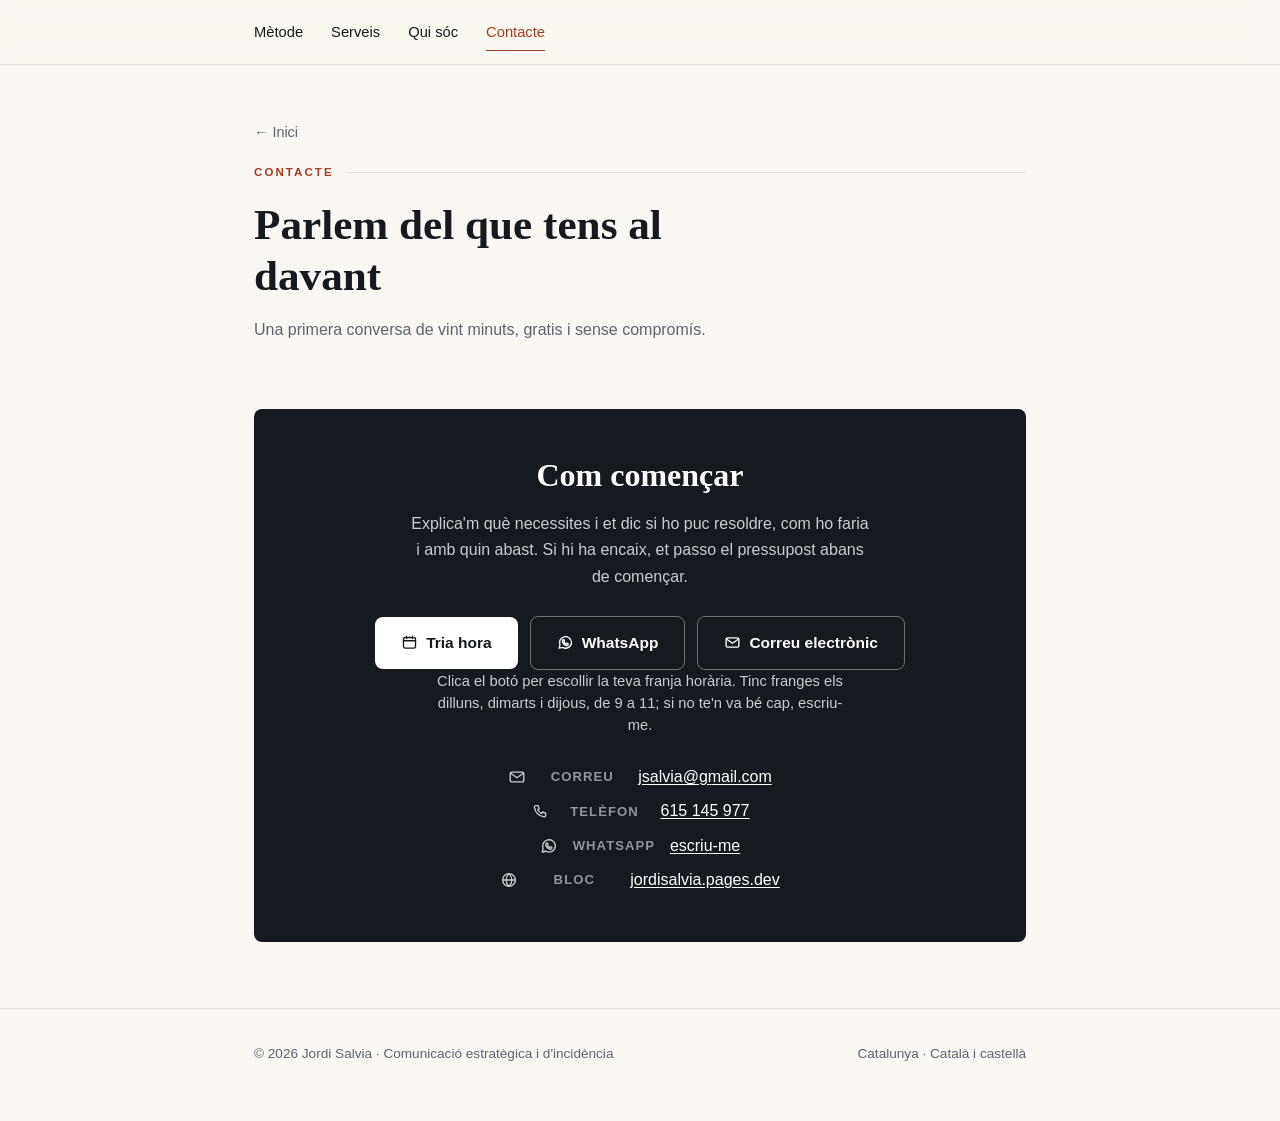
==== contacte/index.html @ bafb63cd "CTA: text nou, icones i ordre Cal.com > WhatsApp > Correu" ====
<!DOCTYPE html>
<html lang="ca">
<head>
<meta charset="utf-8">
<meta name="viewport" content="width=device-width, initial-scale=1">
<title>Contacte · Jordi Salvia</title>
<meta name="description" content="Parlem del que tens al davant. Primera conversa de vint minuts, sense compromís.">
<meta property="og:title" content="Contacte · Jordi Salvia">
<meta property="og:description" content="Una primera conversa de vint minuts, gratis i sense compromís.">
<meta property="og:type" content="website">
<meta property="og:locale" content="ca_ES">
<meta name="theme-color" content="#a33b22">
<link rel="canonical" href="https://jsalvia.github.io/web-serveis/contacte/">
<meta property="og:image" content="https://jsalvia.github.io/web-serveis/og-image.png">
<meta property="og:url" content="https://jsalvia.github.io/web-serveis/contacte/">
<meta name="twitter:card" content="summary_large_image">
<meta name="twitter:image" content="https://jsalvia.github.io/web-serveis/og-image.png">
<link rel="icon" href="data:image/svg+xml,%3Csvg xmlns='http://www.w3.org/2000/svg' viewBox='0 0 32 32'%3E%3Crect width='32' height='32' rx='6' fill='%23a33b22'/%3E%3Ctext x='16' y='22' font-family='Georgia,serif' font-size='18' fill='%23fff' text-anchor='middle'%3EJS%3C/text%3E%3C/svg%3E">
<link rel="stylesheet" href="../assets/style.css?v=20261027f">
</head>
<body>

<header class="top">
  <div class="wrap">
    <nav aria-label="Navegació principal">
      <a href="../metode/">Mètode</a>
      <a href="../serveis/">Serveis</a>
      <a href="../qui-soc/">Qui sóc</a>
      <a href="../contacte/" aria-current="page">Contacte</a>
    </nav>
  </div>
</header>

<section class="page-head">
  <div class="wrap">
    <a class="back-link" href="../">← Inici</a>
    <div class="eyebrow">Contacte</div>
    <h1>Parlem del que tens al davant</h1>
    <p>Una primera conversa de vint minuts, gratis i sense compromís.</p>
  </div>
</section>

<section>
  <div class="wrap">
    <div class="cta-box">
      <h2>Com començar</h2>
      <p>Explica'm què necessites i et dic si ho puc resoldre, com ho faria i amb quin abast. Si hi ha encaix, et passo el pressupost abans de començar.</p>
      <div class="cta-row cta-row-center">
        <a class="btn" href="https://cal.com/jordi-salvia/20min" target="_blank" rel="noopener"><svg viewBox="0 0 24 24" aria-hidden="true"><rect x="3.5" y="5" width="17" height="15" rx="2.5"/><path d="M3.5 9.5h17M8 3.5v3M16 3.5v3"/></svg>Tria hora</a>
        <a class="btn ghost" href="https://wa.me/34615145977?text=Hola%20Jordi%2C%20he%20vist%20la%20web%20i%20voldria%20parlar%20de..." target="_blank" rel="noopener"><svg viewBox="0 0 24 24" aria-hidden="true"><path d="M20.5 11.6a8.5 8.5 0 0 1-12.6 7.4L3 20l1.1-4.7A8.5 8.5 0 1 1 20.5 11.6Z"/><path d="M8.2 8.4c.2-.5.4-.5.7-.5h.5c.2 0 .4.1.5.4l.7 1.6c.1.2 0 .4-.1.6l-.5.6c-.1.2-.2.3-.1.5.4.8 1.5 1.9 2.5 2.3.2.1.4 0 .5-.1l.6-.7c.2-.2.3-.2.5-.1l1.6.8c.2.1.3.2.3.4 0 .7-.4 1.5-1 1.8-.5.3-1.3.4-2.2.1-1.9-.6-4.1-2.7-4.8-4.6-.3-.9-.2-1.7.1-2.2Z"/></svg>WhatsApp</a>
        <a class="btn ghost" href="mailto:jsalvia@gmail.com?subject=Reuni%C3%B3%20de%2020%20minuts"><svg viewBox="0 0 24 24" aria-hidden="true"><rect x="3" y="5.5" width="18" height="13" rx="2"/><path d="m3.5 7 8.5 6 8.5-6"/></svg>Correu electrònic</a>
      </div>
      <p class="avail-note">Clica el botó per escollir la teva franja horària. Tinc franges els dilluns, dimarts i dijous, de 9 a 11; si no te'n va bé cap, escriu-me.</p>
      <div class="contact-lines">
        <div><span class="ci"><svg viewBox="0 0 24 24" aria-hidden="true"><rect x="3" y="5.5" width="18" height="13" rx="2"/><path d="m3.5 7 8.5 6 8.5-6"/></svg></span><strong>Correu</strong> <a href="mailto:jsalvia@gmail.com">jsalvia@gmail.com</a></div>
        <div><span class="ci"><svg viewBox="0 0 24 24" aria-hidden="true"><path d="M6.5 3.5h3l1.5 4-2 1.5a13 13 0 0 0 5 5l1.5-2 4 1.5v3a2 2 0 0 1-2.2 2A16 16 0 0 1 4.5 5.7a2 2 0 0 1 2-2.2Z"/></svg></span><strong>Telèfon</strong> <a href="tel:+34615145977">615 145 977</a></div>
        <div><span class="ci"><svg viewBox="0 0 24 24" aria-hidden="true"><path d="M20.5 11.6a8.5 8.5 0 0 1-12.6 7.4L3 20l1.1-4.7A8.5 8.5 0 1 1 20.5 11.6Z"/><path d="M8.2 8.4c.2-.5.4-.5.7-.5h.5c.2 0 .4.1.5.4l.7 1.6c.1.2 0 .4-.1.6l-.5.6c-.1.2-.2.3-.1.5.4.8 1.5 1.9 2.5 2.3.2.1.4 0 .5-.1l.6-.7c.2-.2.3-.2.5-.1l1.6.8c.2.1.3.2.3.4 0 .7-.4 1.5-1 1.8-.5.3-1.3.4-2.2.1-1.9-.6-4.1-2.7-4.8-4.6-.3-.9-.2-1.7.1-2.2Z"/></svg></span><strong>WhatsApp</strong> <a href="https://wa.me/34615145977?text=Hola%20Jordi%2C%20he%20vist%20la%20web%20i%20voldria%20parlar%20de..." target="_blank" rel="noopener">escriu-me</a></div>
        <div><span class="ci"><svg viewBox="0 0 24 24" aria-hidden="true"><circle cx="12" cy="12" r="8.5"/><path d="M3.8 12h16.4M12 3.5c2.5 2.4 3.8 5.4 3.8 8.5S14.5 18.1 12 20.5c-2.5-2.4-3.8-5.4-3.8-8.5S9.5 5.9 12 3.5Z"/></svg></span><strong>Bloc</strong> <a href="https://jordisalvia.pages.dev" target="_blank" rel="noopener">jordisalvia.pages.dev</a></div>
      </div>
    </div>
  </div>
</section>

<footer>
  <div class="wrap">
    <div>© <span id="any"></span> Jordi Salvia · Comunicació estratègica i d'incidència</div>
    <div>Catalunya · Català i castellà</div>
  </div>
</footer>

<script>document.getElementById('any').textContent=new Date().getFullYear();</script>
</body>
</html>
---- assets/style.css ----
:root{
    --ink:#151a20; --muted:#5b6472; --line:#e7e1d7;
    --bg:#faf7f2; --card:#ffffff; --band:#f3ece3;
    --accent:#a33b22; --accent-dark:#7f2c19; --soft:#f6e8e1;
    --max:820px;
  }
  *{box-sizing:border-box}
  html{scroll-behavior:smooth}
  body{margin:0;background:var(--bg);color:var(--ink);
    font-family:-apple-system,BlinkMacSystemFont,"Segoe UI",Roboto,Helvetica,Arial,sans-serif;
    line-height:1.65;-webkit-font-smoothing:antialiased;text-rendering:optimizeLegibility}
  h1,h2,h3,.brand,.quote{font-family:Georgia,"Iowan Old Style","Palatino Linotype","Times New Roman",serif;line-height:1.18;margin:0 0 .5em;font-weight:600}
  a{color:var(--accent);text-decoration:none}
  a:hover{text-decoration:underline}
  a:focus-visible,.btn:focus-visible{outline:2px solid var(--accent);outline-offset:3px;border-radius:8px}
  .wrap{max-width:var(--max);margin:0 auto;padding:0 24px}
  .eyebrow{display:flex;align-items:center;gap:12px;text-transform:uppercase;letter-spacing:.18em;font-size:.72rem;color:var(--accent);font-weight:700;margin-bottom:18px}
  .eyebrow::after{content:"";flex:1;height:1px;background:var(--line)}
  .num{font-variant-numeric:tabular-nums;color:var(--muted);font-weight:700}

  header.top{position:sticky;top:0;z-index:20;background:rgba(250,247,242,.86);backdrop-filter:blur(8px);border-bottom:1px solid var(--line)}
  header.top .wrap{display:flex;align-items:center;justify-content:space-between;height:64px}
  .brand{font-size:1.06rem;letter-spacing:.01em;color:var(--ink)}
  .brand b{color:var(--accent)}
  nav a{margin-left:22px;color:var(--ink);font-size:.92rem}
  nav a:hover{color:var(--accent);text-decoration:none}
  @media(max-width:660px){nav a{margin-left:14px;font-size:.84rem}}

  .hero{position:relative;padding:76px 0 66px;overflow:hidden}
  .hero::before{content:"";position:absolute;inset:0;background:
     radial-gradient(720px 340px at 88% -10%, var(--soft), transparent 70%);
     pointer-events:none}
  .hero .wrap{position:relative}
  .hero-grid{display:grid;gap:40px;align-items:center;grid-template-columns:1.18fr .82fr}
  @media(max-width:820px){.hero-grid{grid-template-columns:1fr;gap:28px}}
  .hero-foto{margin:0}
  .hero-foto img{width:100%;height:auto;display:block;border-radius:8px;box-shadow:0 18px 44px rgba(24,24,24,.14)}
  .hero h1{font-size:clamp(2rem,4.6vw,3.15rem);max-width:22ch;margin-bottom:.35em}
  .hero p.lead{font-size:clamp(1.04rem,2vw,1.22rem);color:var(--muted);max-width:54ch;margin:0 0 30px}
  .cta-row{display:flex;gap:12px;flex-wrap:wrap;align-items:center}
  .btn{display:inline-block;background:var(--accent);color:#fff;padding:13px 26px;border-radius:8px;font-weight:600;font-size:.97rem;box-shadow:0 1px 0 rgba(0,0,0,.04)}
  .btn:hover{background:var(--accent-dark);text-decoration:none}
  .btn.ghost{background:transparent;color:var(--ink);border:1px solid var(--line);box-shadow:none}
  .btn.ghost:hover{border-color:var(--accent);color:var(--accent);background:transparent}
  .cta-link{margin-left:6px;font-weight:600;font-size:.97rem;border-bottom:1px solid rgba(24,24,24,.28);padding-bottom:1px}
  .cta-link:hover{color:var(--accent);border-color:var(--accent);text-decoration:none}
  .cta-note{margin:16px 0 0;font-size:.87rem;color:var(--muted);max-width:46ch}
  .cta-row-center{justify-content:center}
  .avail-note{margin:20px auto 0;font-size:.92rem;color:#c9ccd2;max-width:46ch;line-height:1.5}
  .hero-tag{margin:0 0 26px;font-size:.98rem;color:var(--muted);max-width:52ch}
  .hero-tag b{color:var(--accent)}

  section{padding:66px 0}
  .band{background:var(--band)}
  .section-title{font-size:clamp(1.45rem,3vw,2rem);max-width:26ch}
  .section-lead{color:var(--muted);max-width:62ch;margin-top:-.2em}

  .grid{display:grid;gap:20px;grid-template-columns:repeat(auto-fit,minmax(230px,1fr));margin-top:34px}
  @media(min-width:760px){.grid.pairs{grid-template-columns:1fr 1fr}}
  .card{background:var(--card);border:1px solid var(--line);border-radius:8px;padding:24px;transition:transform .16s ease,box-shadow .16s ease,border-color .16s ease}
  .card:hover{transform:translateY(-3px);box-shadow:0 14px 34px rgba(24,24,24,.07);border-color:#d9cfc0}
  .card .ic{width:38px;height:38px;border-radius:8px;background:var(--soft);color:var(--accent);display:flex;align-items:center;justify-content:center;margin-bottom:14px}
  .card .ic svg{width:20px;height:20px;stroke:currentColor;fill:none;stroke-width:1.9;stroke-linecap:round;stroke-linejoin:round}
  .card h3{font-size:1.08rem;margin-bottom:.35em}
  .card p{margin:0;color:var(--muted);font-size:.95rem}

  ul.plain{list-style:none;padding:0;margin:22px 0 0}
  ul.plain li{padding:12px 0 12px 30px;position:relative;border-bottom:1px solid var(--line)}
  ul.plain li:last-child{border-bottom:0}
  ul.plain li::before{content:"";position:absolute;left:2px;top:20px;width:9px;height:9px;background:var(--accent);border-radius:50%}
  ul.plain strong{font-weight:600}

  .quote{border-left:3px solid var(--accent);padding:6px 0 6px 20px;font-size:clamp(1.15rem,2.4vw,1.5rem);max-width:60ch;color:var(--ink)}

  .steps{counter-reset:s;margin-top:34px;display:grid;gap:28px 34px;grid-template-columns:1fr 1fr}
  @media(max-width:720px){.steps{grid-template-columns:1fr;gap:24px}}
  .step{position:relative;padding:0 0 0 56px;counter-increment:s}
  .step::before{content:counter(s);position:absolute;left:0;top:-2px;width:38px;height:38px;border:1.5px solid var(--accent);color:var(--accent);border-radius:50%;display:flex;align-items:center;justify-content:center;font-weight:700;background:var(--bg)}
  .band .step::before{background:var(--band)}
  .step h3{font-size:1.02rem;margin-bottom:.2em}
  .step p{margin:0;color:var(--muted);font-size:.95rem}

  .card.exp{border-top:3px solid var(--accent)}
  .card .k{font-size:.74rem;text-transform:uppercase;letter-spacing:.14em;color:var(--accent);font-weight:700;margin-bottom:10px}
  .card .mut{margin:12px 0 0;padding-top:12px;border-top:1px solid var(--line);font-size:.86rem;color:var(--muted)}
  .exp-now{margin-top:26px;color:var(--muted);max-width:62ch}

  .cta-box{background:var(--ink);color:#fff;border-radius:8px;padding:48px;text-align:center}
  .cta-box h2{color:#fff;font-size:clamp(1.5rem,3vw,2rem)}
  .cta-box p{color:#c9ccd2;max-width:52ch;margin:0 auto 26px}
  .cta-box .btn{background:#fff;color:var(--ink)}
  .cta-box .btn:hover{background:#e9ebee}
  .cta-box .btn.ghost{background:transparent;color:#fff;border:1px solid rgba(255,255,255,.38)}
  .cta-box .btn.ghost:hover{background:rgba(255,255,255,.08);color:#fff;border-color:#fff}
  .contact-lines a{color:#fff;text-decoration:underline;text-underline-offset:2px}
  .contact-lines a:hover{color:#fff;text-decoration-thickness:2px}
  .contact-lines{margin-top:28px;font-size:1rem;display:grid;gap:8px;justify-items:center}
  .contact-lines div{color:#c9ccd2}
  .contact-lines strong{display:inline-block;min-width:92px;color:#8f959d;font-weight:600;font-size:.82rem;text-transform:uppercase;letter-spacing:.08em}

  footer{padding:34px 0 56px;color:var(--muted);font-size:.85rem;border-top:1px solid var(--line)}
  footer .wrap{display:flex;justify-content:space-between;gap:14px;flex-wrap:wrap}
  footer a{color:var(--muted)}

/* ---- pàgines internes ---- */
  nav a[aria-current="page"]{color:var(--ink)}
  .page-head{padding:54px 0 0}
  .page-head h1{font-size:clamp(1.85rem,4vw,2.7rem);max-width:24ch;margin:0 0 .35em}
  .page-head p{color:var(--muted);max-width:62ch;margin:0}
  .back-link{display:inline-block;margin:0 0 18px;font-size:.9rem;color:var(--muted)}
  .back-link:hover{color:var(--accent)}
  .teaser{margin-top:28px}

/* ---- heroi sense foto (portada) ---- */
  .hero-solo{max-width:840px}
  .hero-solo .hero-copy .lead{max-width:56ch}

/* ---- Capçalera 2026-10-27 ---- */
  header.top .wrap{display:flex;align-items:center;justify-content:flex-start;height:64px}
  nav{display:flex;align-items:center;justify-content:flex-start;gap:28px}
  nav a{margin:0;color:var(--ink);font-size:.92rem;position:relative;white-space:nowrap}
  nav a[aria-current="page"]{color:var(--accent)}
  nav a[aria-current="page"]::after{content:"";position:absolute;left:0;right:0;bottom:-7px;height:1.5px;background:var(--accent)}

/* ---- Home d'una pantalla ---- */
  body.home{min-height:100svh;display:flex;flex-direction:column}
  body.home .home-main{flex:1;display:flex;align-items:flex-start}
  .hero-home{padding:clamp(28px,7vh,72px) 0 64px;width:100%}
  .hero-home .hero-solo{max-width:820px;margin:0 auto;text-align:left}
  .hero-home h1{font-size:clamp(1.5rem,6vw,3.2rem);max-width:100%;margin:0 0 .32em;line-height:1.12}
  .highlight{position:relative;display:inline-block;z-index:0;white-space:nowrap}
  .highlight::before{content:"";position:absolute;left:-.06em;right:-.06em;bottom:.03em;height:.36em;background:#ffe45c;opacity:.62;border-radius:3px;transform:rotate(-.7deg);z-index:-1}
  .hero-home .lead{font-size:clamp(1.02rem,1.9vw,1.2rem);max-width:50ch;margin:0 0 30px}
  .hero-home .cta-row{justify-content:flex-start}
  .hero-home .cta-note{text-align:left;margin:16px 0 0}
  .hero-actions .btn{min-width:172px;text-align:center}

  @media(max-width:760px){
    header.top .wrap{height:auto;padding:12px 24px}
    nav{gap:18px;flex-wrap:wrap;justify-content:flex-start}
    nav a{font-size:.84rem}
  }
  @media(max-width:560px){
    .hero-home .lead{font-size:1rem;margin-bottom:22px}
    .hero-actions{flex-direction:column;align-items:stretch}
    .hero-actions .btn{width:100%;min-width:0}
  }
  @media(max-height:720px) and (min-width:761px){
    .hero-home h1{font-size:clamp(1.75rem,4.2vw,2.7rem)}
    .hero-home .lead{font-size:1rem;margin-bottom:22px}
    .hero-home{padding:18px 0}
  }

/* ---- Icones de contacte ---- */
  .btn svg{width:17px;height:17px;margin-right:8px;vertical-align:-3px;stroke:currentColor;fill:none;stroke-width:1.9;stroke-linecap:round;stroke-linejoin:round}
  .contact-lines div{display:flex;align-items:center;justify-content:center;gap:10px;flex-wrap:wrap}
  .contact-lines .ci{display:inline-flex;width:18px;height:18px;flex:0 0 18px;color:#c9ccd2}
  .contact-lines .ci svg{width:18px;height:18px;stroke:currentColor;fill:none;stroke-width:1.8;stroke-linecap:round;stroke-linejoin:round}
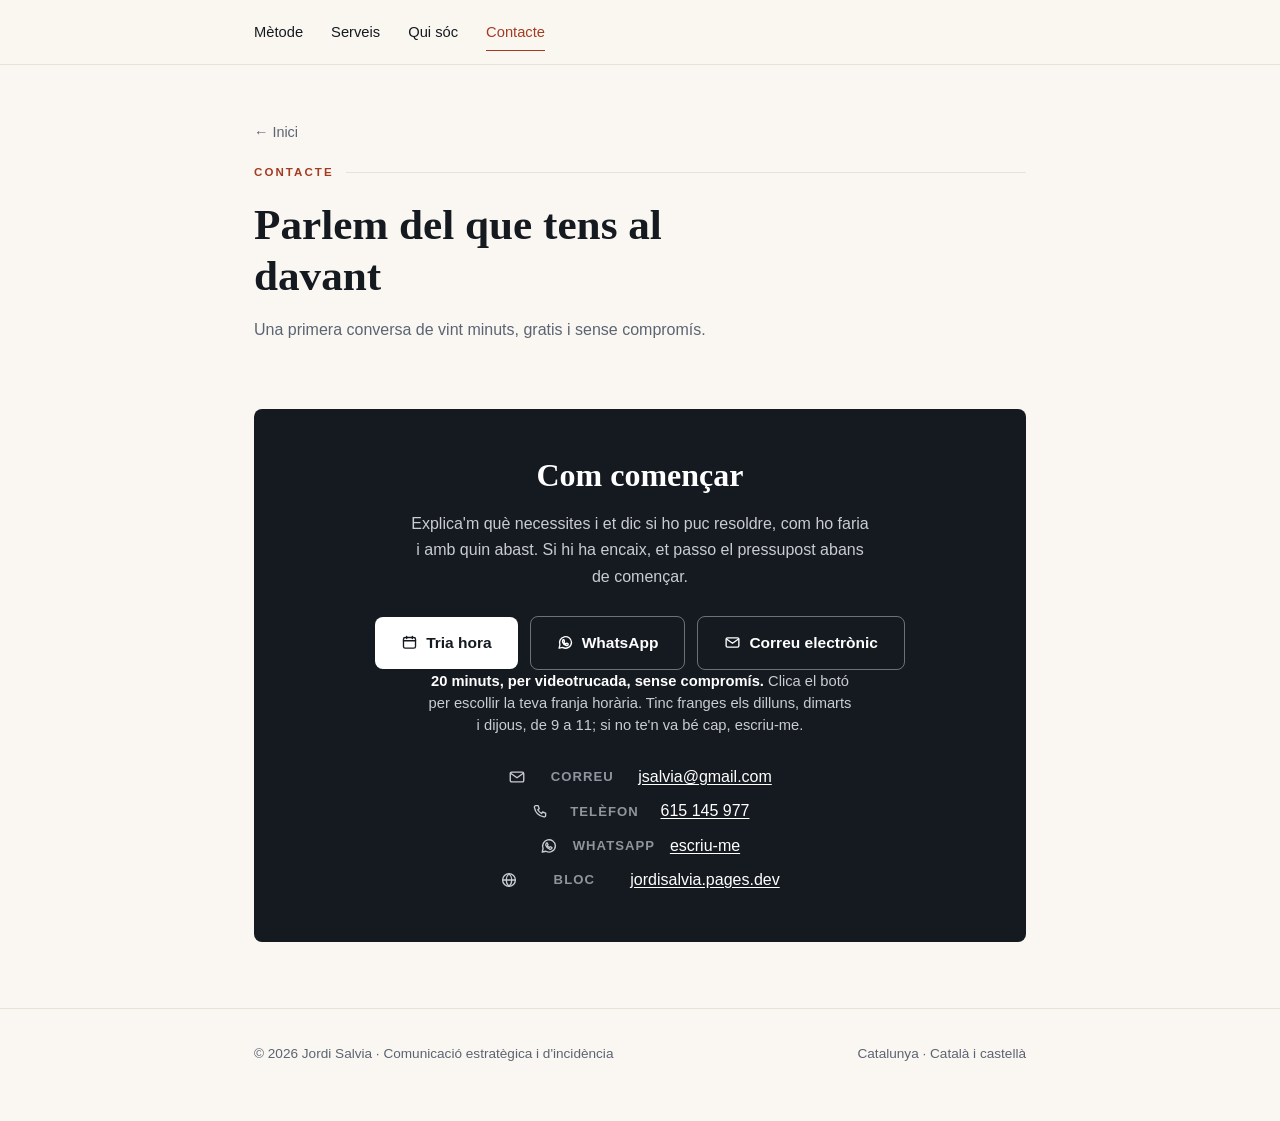
==== commit 1759423c: "CTA: recuperar el context de la reunió (20 min, videotrucada, sense compromís)" ====
--- a/contacte/index.html
+++ b/contacte/index.html
@@ -16,7 +16,7 @@
 <meta name="twitter:card" content="summary_large_image">
 <meta name="twitter:image" content="https://jsalvia.github.io/web-serveis/og-image.png">
 <link rel="icon" href="data:image/svg+xml,%3Csvg xmlns='http://www.w3.org/2000/svg' viewBox='0 0 32 32'%3E%3Crect width='32' height='32' rx='6' fill='%23a33b22'/%3E%3Ctext x='16' y='22' font-family='Georgia,serif' font-size='18' fill='%23fff' text-anchor='middle'%3EJS%3C/text%3E%3C/svg%3E">
-<link rel="stylesheet" href="../assets/style.css?v=20261027f">
+<link rel="stylesheet" href="../assets/style.css?v=20261027g">
 </head>
 <body>
 
@@ -50,7 +50,7 @@
         <a class="btn ghost" href="https://wa.me/34615145977?text=Hola%20Jordi%2C%20he%20vist%20la%20web%20i%20voldria%20parlar%20de..." target="_blank" rel="noopener"><svg viewBox="0 0 24 24" aria-hidden="true"><path d="M20.5 11.6a8.5 8.5 0 0 1-12.6 7.4L3 20l1.1-4.7A8.5 8.5 0 1 1 20.5 11.6Z"/><path d="M8.2 8.4c.2-.5.4-.5.7-.5h.5c.2 0 .4.1.5.4l.7 1.6c.1.2 0 .4-.1.6l-.5.6c-.1.2-.2.3-.1.5.4.8 1.5 1.9 2.5 2.3.2.1.4 0 .5-.1l.6-.7c.2-.2.3-.2.5-.1l1.6.8c.2.1.3.2.3.4 0 .7-.4 1.5-1 1.8-.5.3-1.3.4-2.2.1-1.9-.6-4.1-2.7-4.8-4.6-.3-.9-.2-1.7.1-2.2Z"/></svg>WhatsApp</a>
         <a class="btn ghost" href="mailto:jsalvia@gmail.com?subject=Reuni%C3%B3%20de%2020%20minuts"><svg viewBox="0 0 24 24" aria-hidden="true"><rect x="3" y="5.5" width="18" height="13" rx="2"/><path d="m3.5 7 8.5 6 8.5-6"/></svg>Correu electrònic</a>
       </div>
-      <p class="avail-note">Clica el botó per escollir la teva franja horària. Tinc franges els dilluns, dimarts i dijous, de 9 a 11; si no te'n va bé cap, escriu-me.</p>
+      <p class="avail-note"><strong>20 minuts, per videotrucada, sense compromís.</strong> Clica el botó per escollir la teva franja horària. Tinc franges els dilluns, dimarts i dijous, de 9 a 11; si no te'n va bé cap, escriu-me.</p>
       <div class="contact-lines">
         <div><span class="ci"><svg viewBox="0 0 24 24" aria-hidden="true"><rect x="3" y="5.5" width="18" height="13" rx="2"/><path d="m3.5 7 8.5 6 8.5-6"/></svg></span><strong>Correu</strong> <a href="mailto:jsalvia@gmail.com">jsalvia@gmail.com</a></div>
         <div><span class="ci"><svg viewBox="0 0 24 24" aria-hidden="true"><path d="M6.5 3.5h3l1.5 4-2 1.5a13 13 0 0 0 5 5l1.5-2 4 1.5v3a2 2 0 0 1-2.2 2A16 16 0 0 1 4.5 5.7a2 2 0 0 1 2-2.2Z"/></svg></span><strong>Telèfon</strong> <a href="tel:+34615145977">615 145 977</a></div>
--- a/assets/style.css
+++ b/assets/style.css
@@ -153,6 +153,8 @@
 
 /* ---- Icones de contacte ---- */
   .btn svg{width:17px;height:17px;margin-right:8px;vertical-align:-3px;stroke:currentColor;fill:none;stroke-width:1.9;stroke-linecap:round;stroke-linejoin:round}
+  .cta-note strong{color:var(--ink);font-weight:600}
+  .avail-note strong{color:#fff;font-weight:600}
   .contact-lines div{display:flex;align-items:center;justify-content:center;gap:10px;flex-wrap:wrap}
   .contact-lines .ci{display:inline-flex;width:18px;height:18px;flex:0 0 18px;color:#c9ccd2}
   .contact-lines .ci svg{width:18px;height:18px;stroke:currentColor;fill:none;stroke-width:1.8;stroke-linecap:round;stroke-linejoin:round}
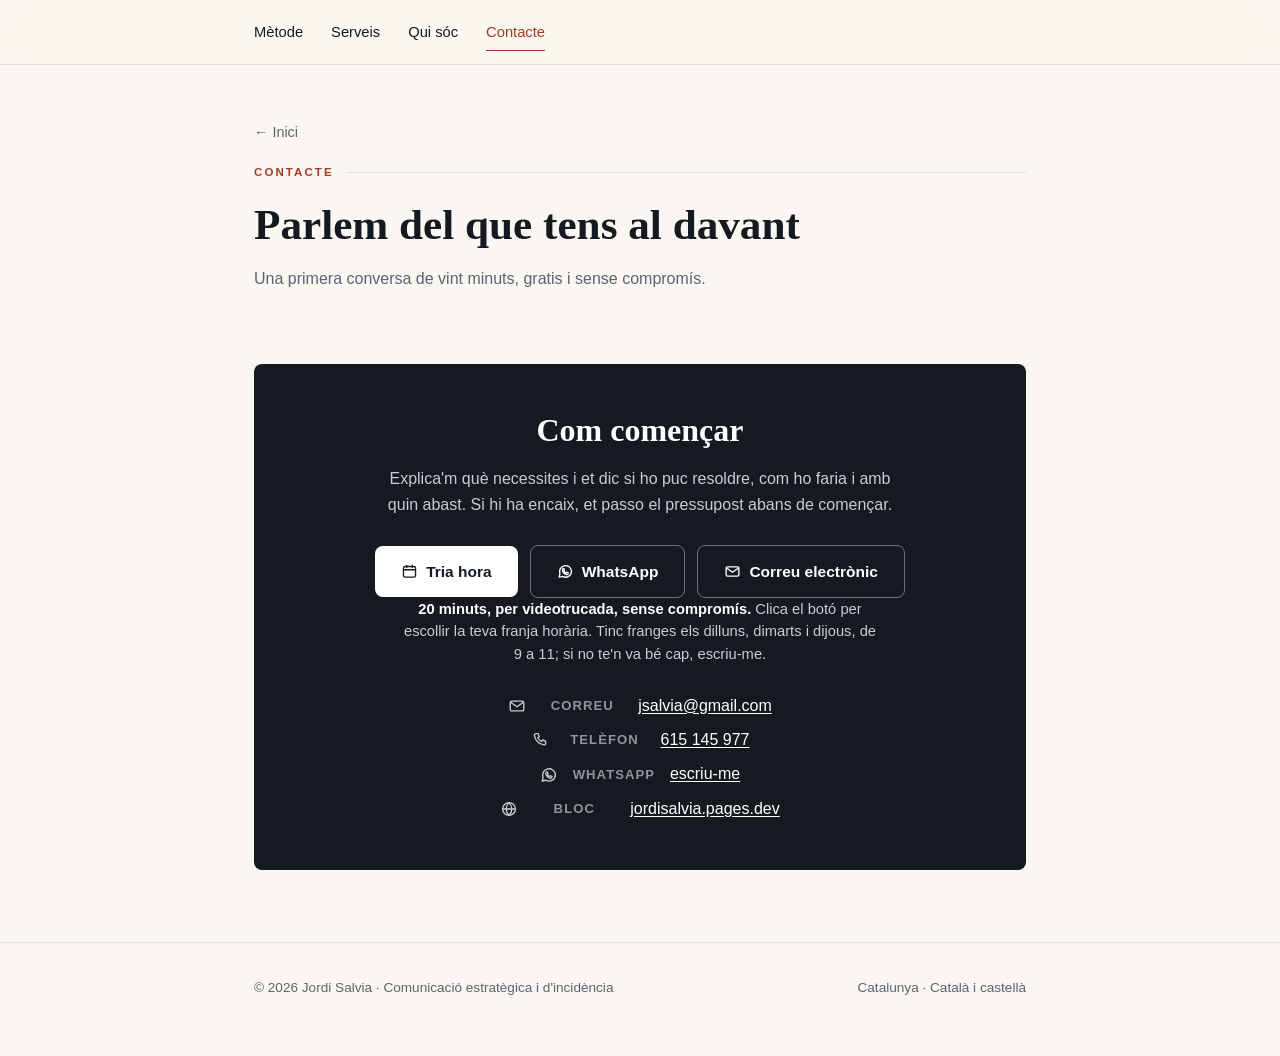
==== commit 3e4046c0: "Mètode: tipografia, amplades i ritme vertical (text-wrap, timeline)" ====
--- a/contacte/index.html
+++ b/contacte/index.html
@@ -16,7 +16,7 @@
 <meta name="twitter:card" content="summary_large_image">
 <meta name="twitter:image" content="https://jsalvia.github.io/web-serveis/og-image.png">
 <link rel="icon" href="data:image/svg+xml,%3Csvg xmlns='http://www.w3.org/2000/svg' viewBox='0 0 32 32'%3E%3Crect width='32' height='32' rx='6' fill='%23a33b22'/%3E%3Ctext x='16' y='22' font-family='Georgia,serif' font-size='18' fill='%23fff' text-anchor='middle'%3EJS%3C/text%3E%3C/svg%3E">
-<link rel="stylesheet" href="../assets/style.css?v=20261027g">
+<link rel="stylesheet" href="../assets/style.css?v=20261027j">
 </head>
 <body>
 
--- a/assets/style.css
+++ b/assets/style.css
@@ -10,6 +10,8 @@
     font-family:-apple-system,BlinkMacSystemFont,"Segoe UI",Roboto,Helvetica,Arial,sans-serif;
     line-height:1.65;-webkit-font-smoothing:antialiased;text-rendering:optimizeLegibility}
   h1,h2,h3,.brand,.quote{font-family:Georgia,"Iowan Old Style","Palatino Linotype","Times New Roman",serif;line-height:1.18;margin:0 0 .5em;font-weight:600}
+  h1,h2,h3,.section-title,.card h3,.step h3,.quote{text-wrap:balance}
+  p,.lead,.section-lead,.card p,.step p,.plain li,.checklist li{text-wrap:pretty}
   a{color:var(--accent);text-decoration:none}
   a:hover{text-decoration:underline}
   a:focus-visible,.btn:focus-visible{outline:2px solid var(--accent);outline-offset:3px;border-radius:8px}
@@ -46,14 +48,14 @@
   .cta-link:hover{color:var(--accent);border-color:var(--accent);text-decoration:none}
   .cta-note{margin:16px 0 0;font-size:.87rem;color:var(--muted);max-width:46ch}
   .cta-row-center{justify-content:center}
-  .avail-note{margin:20px auto 0;font-size:.92rem;color:#c9ccd2;max-width:46ch;line-height:1.5}
+  .avail-note{margin:20px auto 0;font-size:.92rem;color:#c9ccd2;max-width:54ch;line-height:1.5}
   .hero-tag{margin:0 0 26px;font-size:.98rem;color:var(--muted);max-width:52ch}
   .hero-tag b{color:var(--accent)}
 
-  section{padding:66px 0}
+  section{padding:72px 0}
   .band{background:var(--band)}
-  .section-title{font-size:clamp(1.45rem,3vw,2rem);max-width:26ch}
-  .section-lead{color:var(--muted);max-width:62ch;margin-top:-.2em}
+  .section-title{font-size:clamp(1.45rem,3vw,2rem);max-width:46ch;margin-bottom:.45em}
+  .section-lead{color:var(--muted);max-width:66ch;margin-top:0}
 
   .grid{display:grid;gap:20px;grid-template-columns:repeat(auto-fit,minmax(230px,1fr));margin-top:34px}
   @media(min-width:760px){.grid.pairs{grid-template-columns:1fr 1fr}}
@@ -74,6 +76,12 @@
 
   .steps{counter-reset:s;margin-top:34px;display:grid;gap:28px 34px;grid-template-columns:1fr 1fr}
   @media(max-width:720px){.steps{grid-template-columns:1fr;gap:24px}}
+  .method-steps{grid-template-columns:1fr;gap:0;margin-top:38px;border-top:1px solid var(--line)}
+  .method-steps .step{padding:28px 0 28px 64px;border-bottom:1px solid var(--line)}
+  .method-steps .step::before{top:28px;width:40px;height:40px}
+  .method-steps .step h3{font-size:1.18rem;margin-bottom:.3em}
+  .method-steps .step p{font-size:1rem;max-width:62ch}
+  .method-steps .step .out{margin-top:14px;padding:8px 0 0 14px;border-top:0;border-left:2px solid var(--accent);max-width:62ch}
   .step{position:relative;padding:0 0 0 56px;counter-increment:s}
   .step::before{content:counter(s);position:absolute;left:0;top:-2px;width:38px;height:38px;border:1.5px solid var(--accent);color:var(--accent);border-radius:50%;display:flex;align-items:center;justify-content:center;font-weight:700;background:var(--bg)}
   .band .step::before{background:var(--band)}
@@ -87,7 +95,7 @@
 
   .cta-box{background:var(--ink);color:#fff;border-radius:8px;padding:48px;text-align:center}
   .cta-box h2{color:#fff;font-size:clamp(1.5rem,3vw,2rem)}
-  .cta-box p{color:#c9ccd2;max-width:52ch;margin:0 auto 26px}
+  .cta-box p{color:#c9ccd2;max-width:58ch;margin:0 auto 26px}
   .cta-box .btn{background:#fff;color:var(--ink)}
   .cta-box .btn:hover{background:#e9ebee}
   .cta-box .btn.ghost{background:transparent;color:#fff;border:1px solid rgba(255,255,255,.38)}
@@ -105,7 +113,7 @@
 /* ---- pàgines internes ---- */
   nav a[aria-current="page"]{color:var(--ink)}
   .page-head{padding:54px 0 0}
-  .page-head h1{font-size:clamp(1.85rem,4vw,2.7rem);max-width:24ch;margin:0 0 .35em}
+  .page-head h1{font-size:clamp(1.85rem,4vw,2.7rem);max-width:30ch;margin:0 0 .35em}
   .page-head p{color:var(--muted);max-width:62ch;margin:0}
   .back-link{display:inline-block;margin:0 0 18px;font-size:.9rem;color:var(--muted)}
   .back-link:hover{color:var(--accent)}
@@ -150,6 +158,16 @@
     .hero-home .lead{font-size:1rem;margin-bottom:22px}
     .hero-home{padding:18px 0}
   }
+  @media(max-width:760px){
+    section{padding:48px 0}
+    .page-head{padding:40px 0 0}
+    .method-steps .step{padding:24px 0 24px 56px}
+    .method-steps .step::before{top:24px;width:36px;height:36px}
+  }
+  @media(max-width:560px){
+    .cta-box .cta-row{flex-direction:column;align-items:stretch}
+    .cta-box .cta-row .btn{width:100%;text-align:center}
+  }
 
 /* ---- Icones de contacte ---- */
   .btn svg{width:17px;height:17px;margin-right:8px;vertical-align:-3px;stroke:currentColor;fill:none;stroke-width:1.9;stroke-linecap:round;stroke-linejoin:round}
@@ -158,3 +176,12 @@
   .contact-lines div{display:flex;align-items:center;justify-content:center;gap:10px;flex-wrap:wrap}
   .contact-lines .ci{display:inline-flex;width:18px;height:18px;flex:0 0 18px;color:#c9ccd2}
   .contact-lines .ci svg{width:18px;height:18px;stroke:currentColor;fill:none;stroke-width:1.8;stroke-linecap:round;stroke-linejoin:round}
+
+/* ---- Pàgina de mètode ---- */
+  .step .out{margin:12px 0 0;padding-top:10px;border-top:1px solid var(--line);font-size:.86rem;color:var(--muted)}
+  .step .out b{color:var(--accent);font-weight:600}
+  .checklist{list-style:none;padding:0;margin:14px 0 0;display:grid;gap:10px}
+  .checklist li{position:relative;padding-left:24px;color:var(--muted);font-size:.95rem;line-height:1.45}
+  .checklist li::before{position:absolute;left:0;top:0;font-weight:700}
+  .checklist.yes li::before{content:"✓";color:var(--accent)}
+  .checklist.no li::before{content:"✕";color:#9a4a3a}
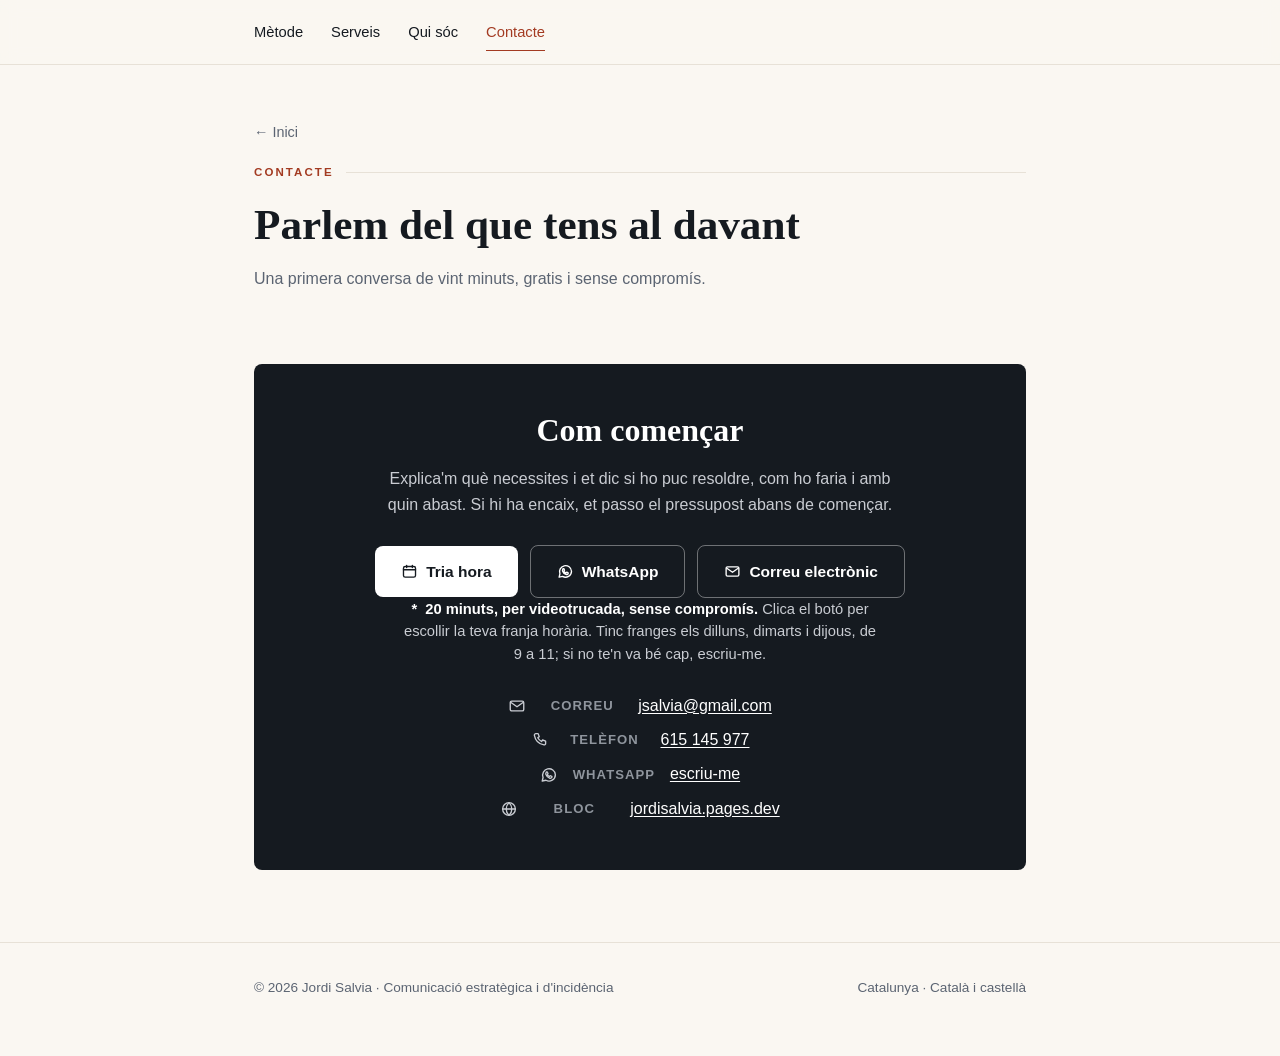
==== commit 54ce67f2: "CTA: més aire i asterisc al text dels 20 minuts" ====
--- a/contacte/index.html
+++ b/contacte/index.html
@@ -16,7 +16,7 @@
 <meta name="twitter:card" content="summary_large_image">
 <meta name="twitter:image" content="https://jsalvia.github.io/web-serveis/og-image.png">
 <link rel="icon" href="data:image/svg+xml,%3Csvg xmlns='http://www.w3.org/2000/svg' viewBox='0 0 32 32'%3E%3Crect width='32' height='32' rx='6' fill='%23a33b22'/%3E%3Ctext x='16' y='22' font-family='Georgia,serif' font-size='18' fill='%23fff' text-anchor='middle'%3EJS%3C/text%3E%3C/svg%3E">
-<link rel="stylesheet" href="../assets/style.css?v=20261027j">
+<link rel="stylesheet" href="../assets/style.css?v=20261027k">
 </head>
 <body>
 
@@ -50,7 +50,7 @@
         <a class="btn ghost" href="https://wa.me/34615145977?text=Hola%20Jordi%2C%20he%20vist%20la%20web%20i%20voldria%20parlar%20de..." target="_blank" rel="noopener"><svg viewBox="0 0 24 24" aria-hidden="true"><path d="M20.5 11.6a8.5 8.5 0 0 1-12.6 7.4L3 20l1.1-4.7A8.5 8.5 0 1 1 20.5 11.6Z"/><path d="M8.2 8.4c.2-.5.4-.5.7-.5h.5c.2 0 .4.1.5.4l.7 1.6c.1.2 0 .4-.1.6l-.5.6c-.1.2-.2.3-.1.5.4.8 1.5 1.9 2.5 2.3.2.1.4 0 .5-.1l.6-.7c.2-.2.3-.2.5-.1l1.6.8c.2.1.3.2.3.4 0 .7-.4 1.5-1 1.8-.5.3-1.3.4-2.2.1-1.9-.6-4.1-2.7-4.8-4.6-.3-.9-.2-1.7.1-2.2Z"/></svg>WhatsApp</a>
         <a class="btn ghost" href="mailto:jsalvia@gmail.com?subject=Reuni%C3%B3%20de%2020%20minuts"><svg viewBox="0 0 24 24" aria-hidden="true"><rect x="3" y="5.5" width="18" height="13" rx="2"/><path d="m3.5 7 8.5 6 8.5-6"/></svg>Correu electrònic</a>
       </div>
-      <p class="avail-note"><strong>20 minuts, per videotrucada, sense compromís.</strong> Clica el botó per escollir la teva franja horària. Tinc franges els dilluns, dimarts i dijous, de 9 a 11; si no te'n va bé cap, escriu-me.</p>
+      <p class="avail-note"><span class="note-mark">*</span> <strong>20 minuts, per videotrucada, sense compromís.</strong> Clica el botó per escollir la teva franja horària. Tinc franges els dilluns, dimarts i dijous, de 9 a 11; si no te'n va bé cap, escriu-me.</p>
       <div class="contact-lines">
         <div><span class="ci"><svg viewBox="0 0 24 24" aria-hidden="true"><rect x="3" y="5.5" width="18" height="13" rx="2"/><path d="m3.5 7 8.5 6 8.5-6"/></svg></span><strong>Correu</strong> <a href="mailto:jsalvia@gmail.com">jsalvia@gmail.com</a></div>
         <div><span class="ci"><svg viewBox="0 0 24 24" aria-hidden="true"><path d="M6.5 3.5h3l1.5 4-2 1.5a13 13 0 0 0 5 5l1.5-2 4 1.5v3a2 2 0 0 1-2.2 2A16 16 0 0 1 4.5 5.7a2 2 0 0 1 2-2.2Z"/></svg></span><strong>Telèfon</strong> <a href="tel:+34615145977">615 145 977</a></div>
--- a/assets/style.css
+++ b/assets/style.css
@@ -48,7 +48,8 @@
   .cta-link:hover{color:var(--accent);border-color:var(--accent);text-decoration:none}
   .cta-note{margin:16px 0 0;font-size:.87rem;color:var(--muted);max-width:46ch}
   .cta-row-center{justify-content:center}
-  .avail-note{margin:20px auto 0;font-size:.92rem;color:#c9ccd2;max-width:54ch;line-height:1.5}
+  .avail-note{margin:32px auto 0;font-size:.92rem;color:#c9ccd2;max-width:54ch;line-height:1.5}
+  .note-mark{color:#fff;font-weight:700;margin-right:4px}
   .hero-tag{margin:0 0 26px;font-size:.98rem;color:var(--muted);max-width:52ch}
   .hero-tag b{color:var(--accent)}
 
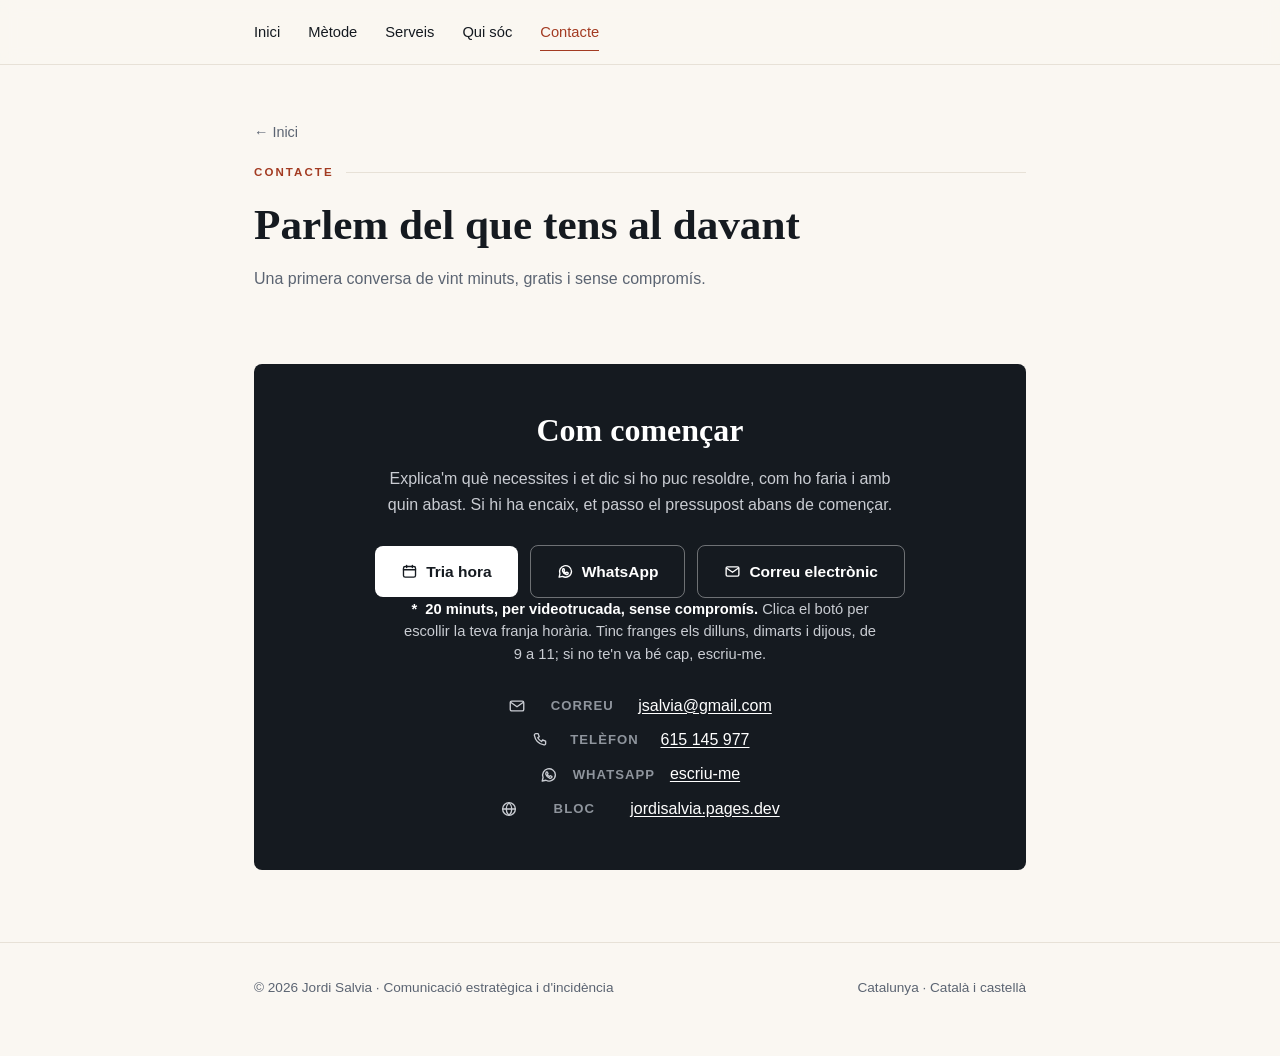
==== commit 0c846cd8: "Navegació: afegir Inici abans de Mètode" ====
--- a/contacte/index.html
+++ b/contacte/index.html
@@ -23,6 +23,7 @@
 <header class="top">
   <div class="wrap">
     <nav aria-label="Navegació principal">
+      <a href="../">Inici</a>
       <a href="../metode/">Mètode</a>
       <a href="../serveis/">Serveis</a>
       <a href="../qui-soc/">Qui sóc</a>
